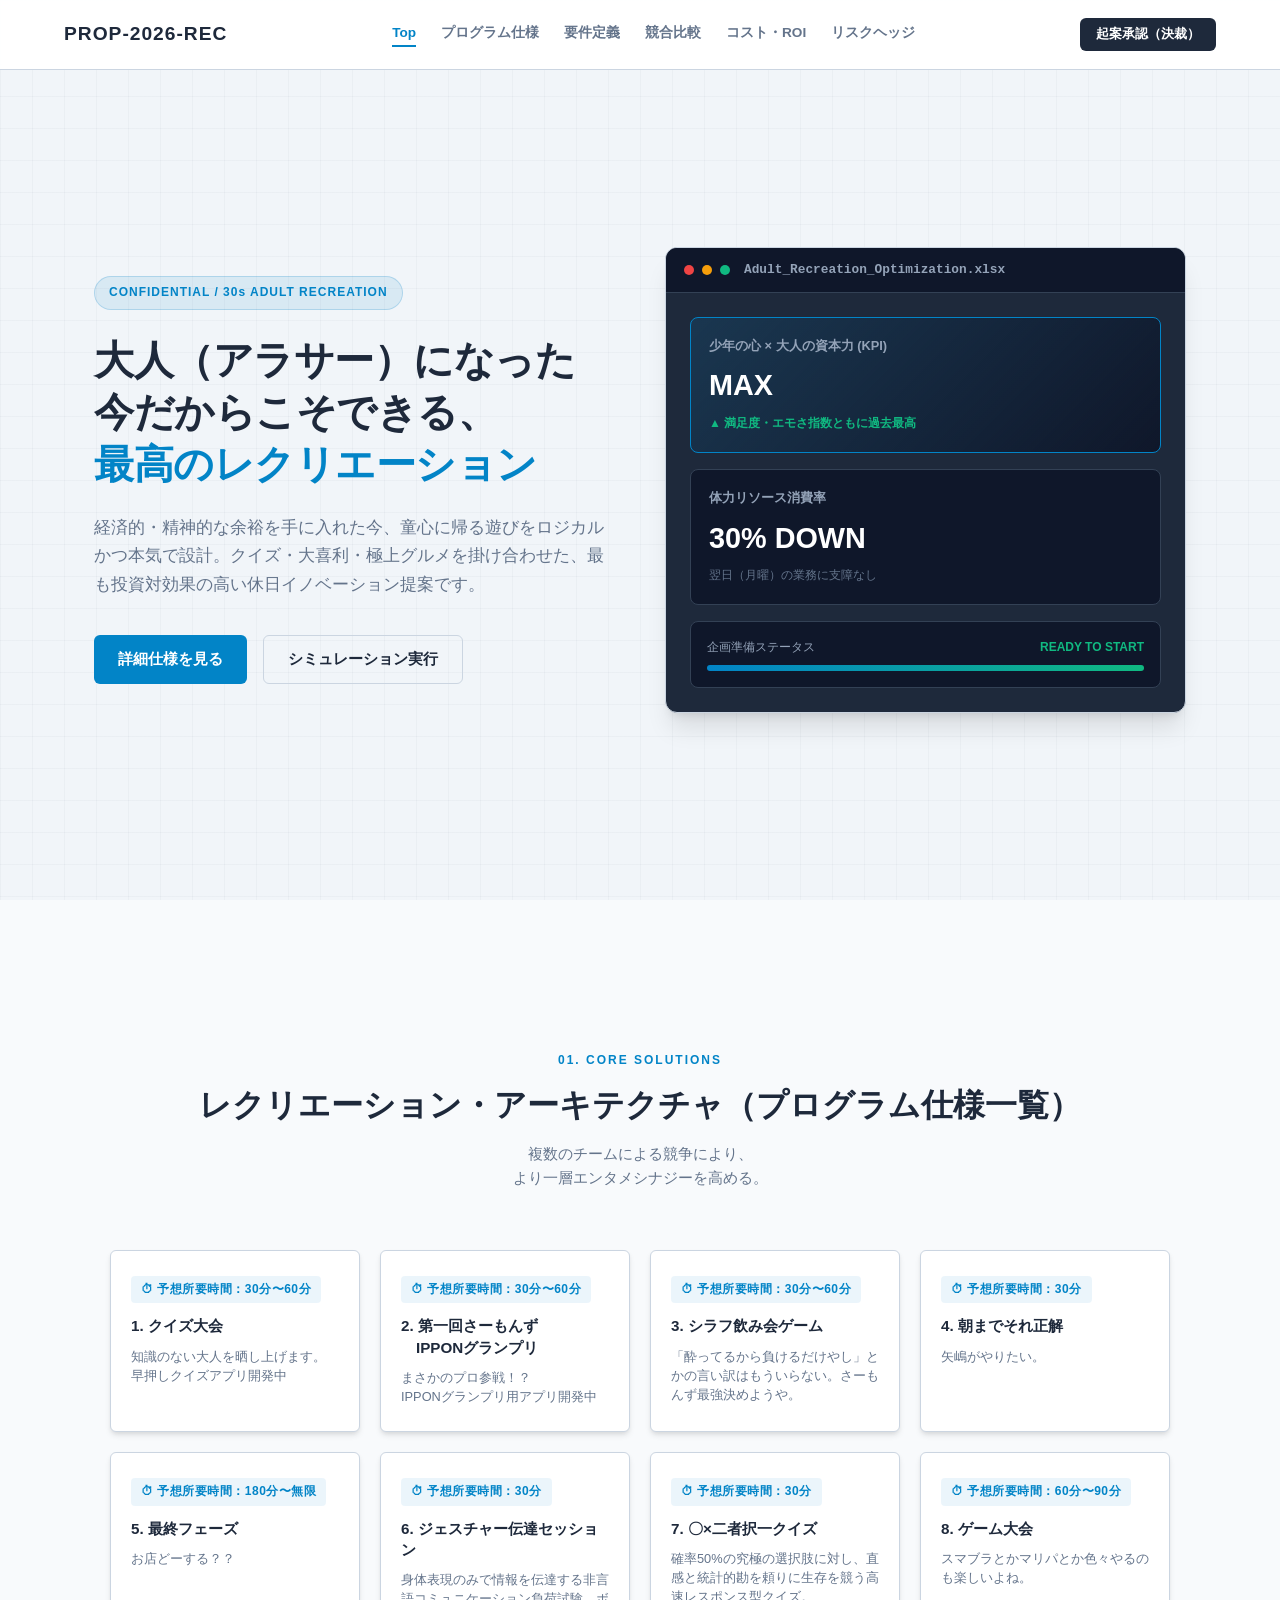
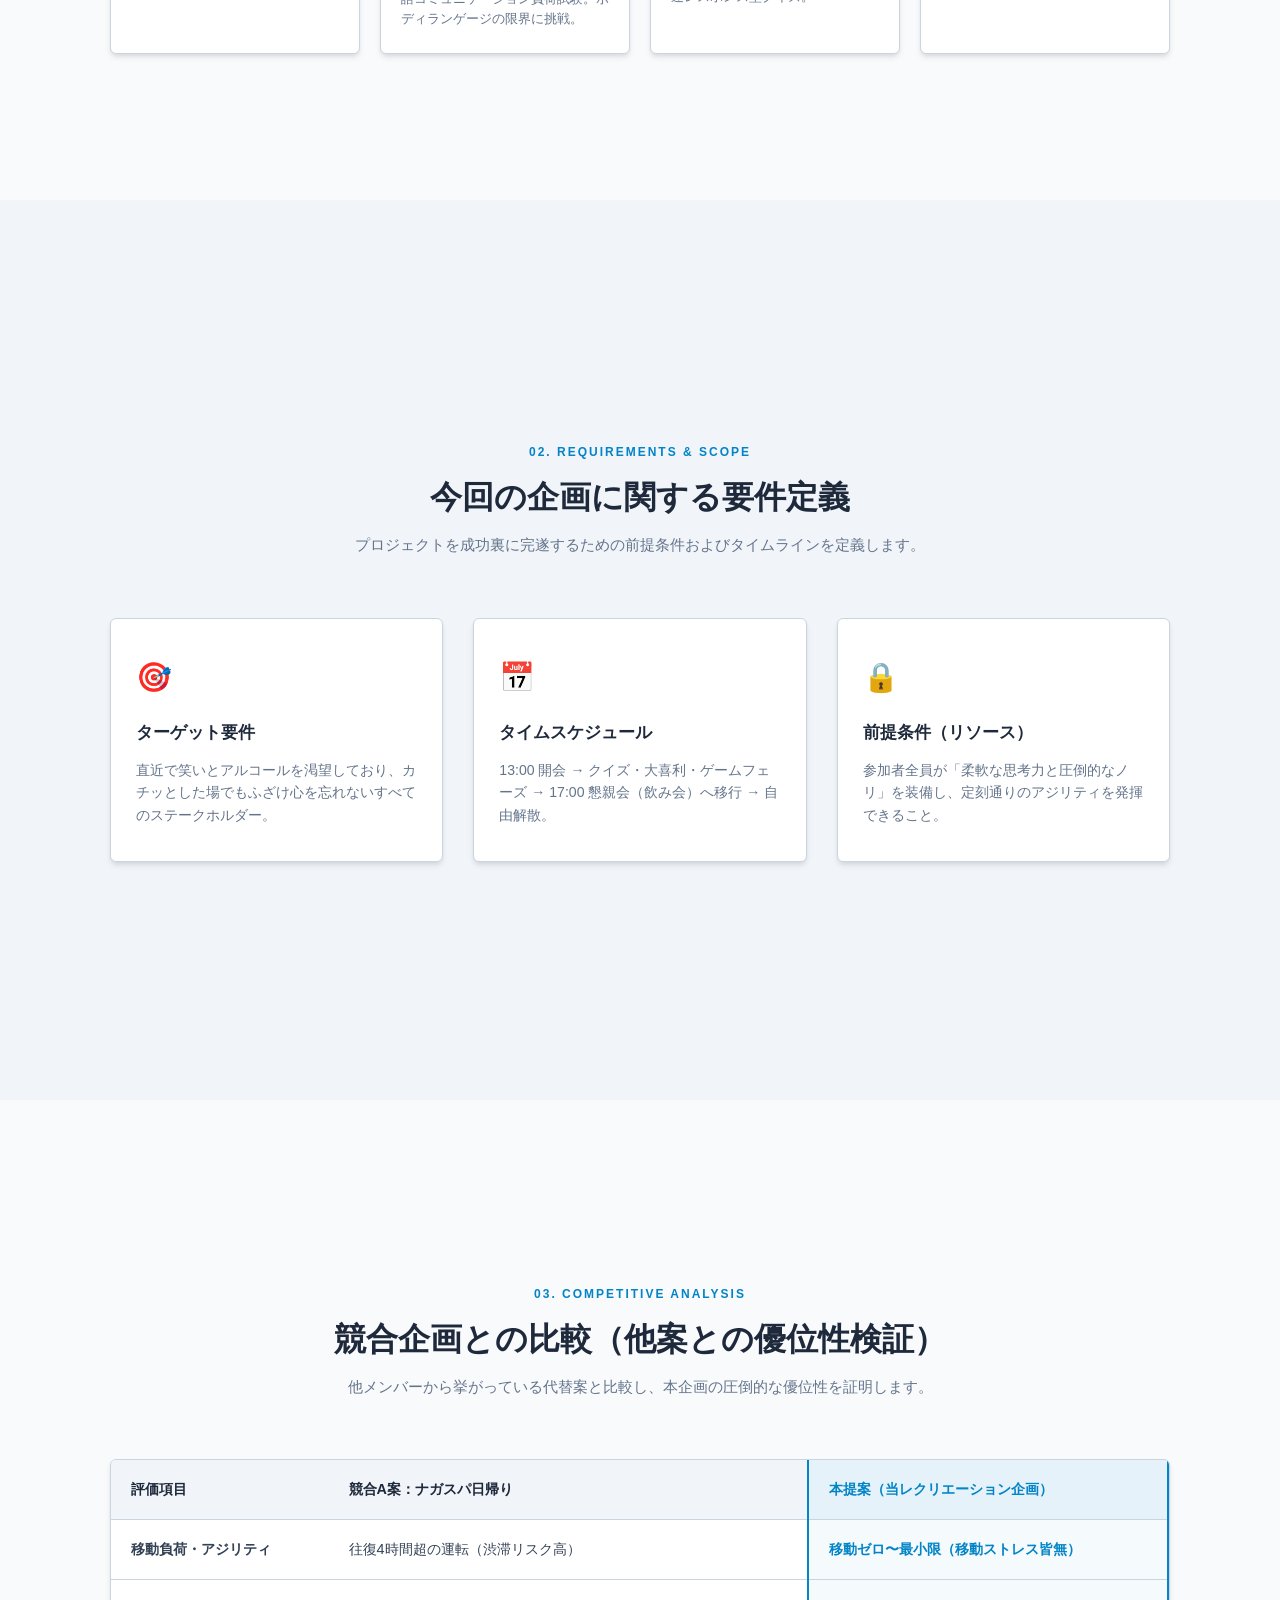
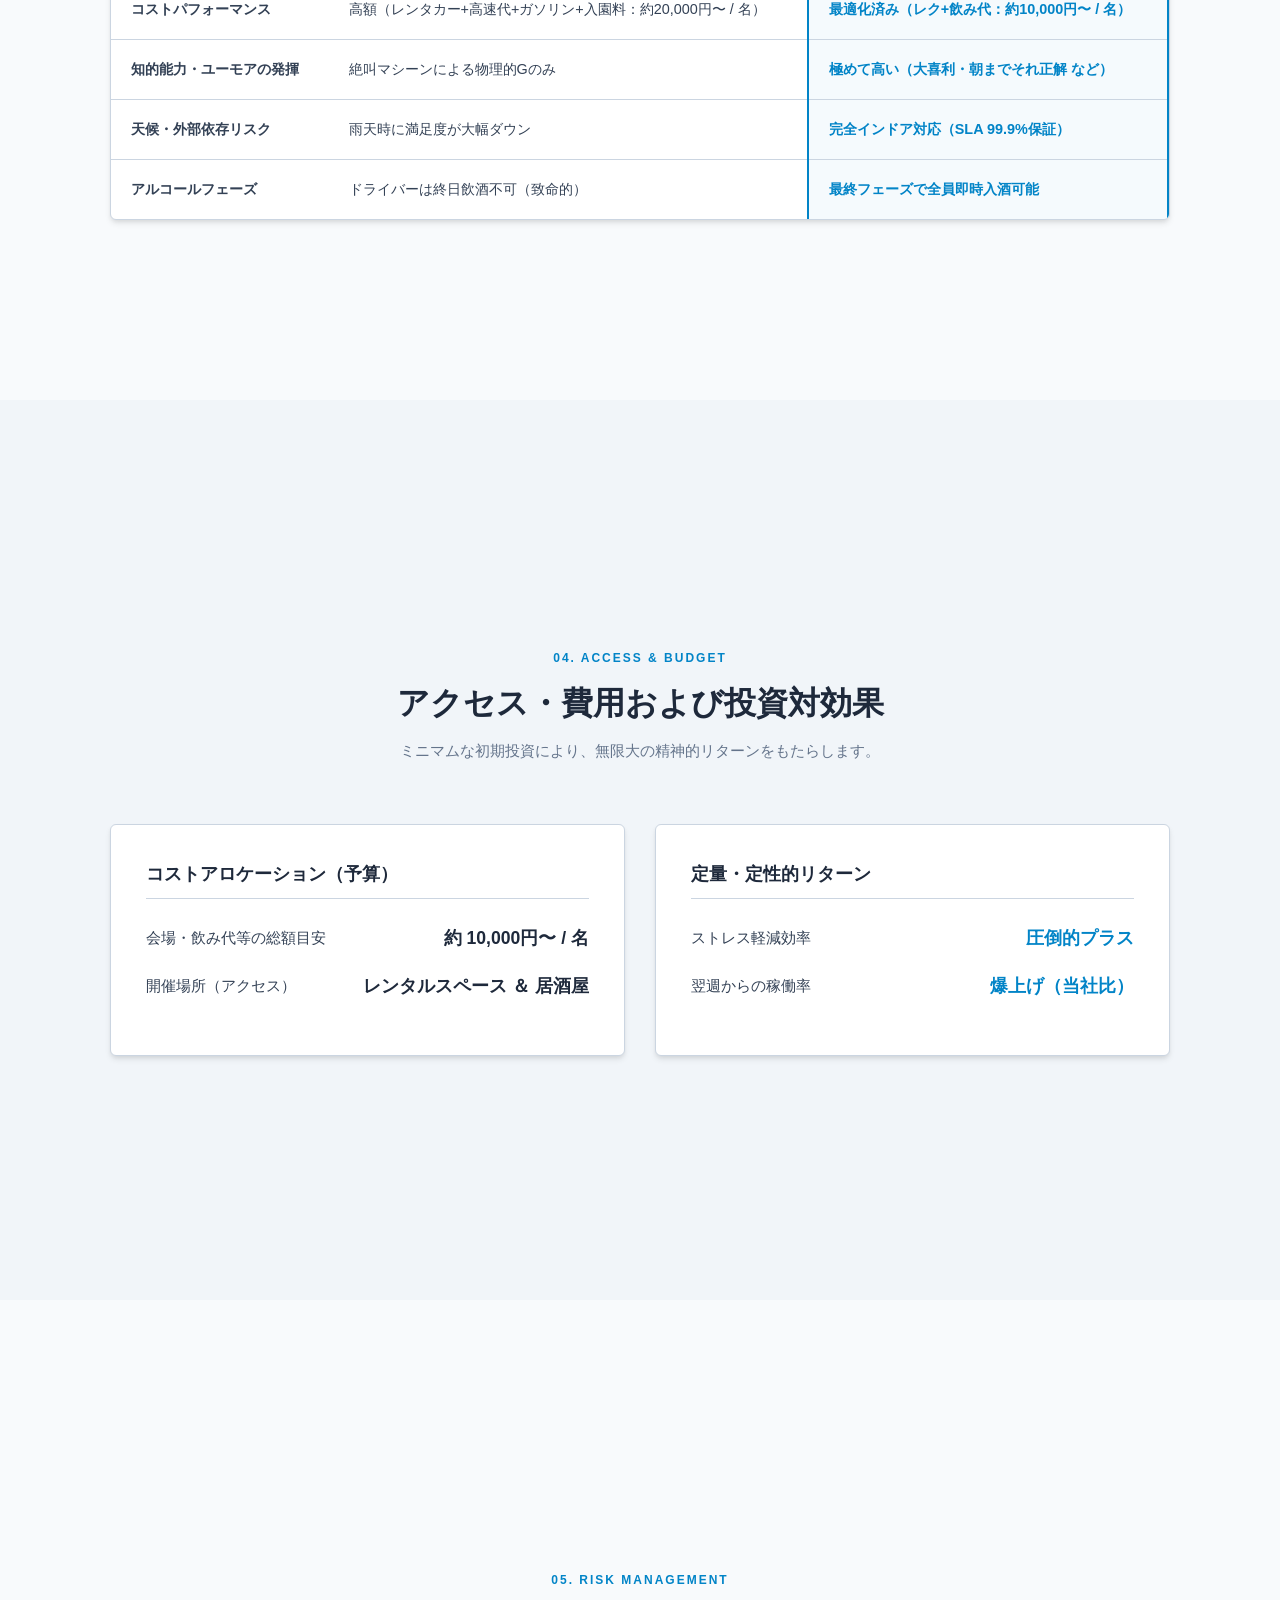
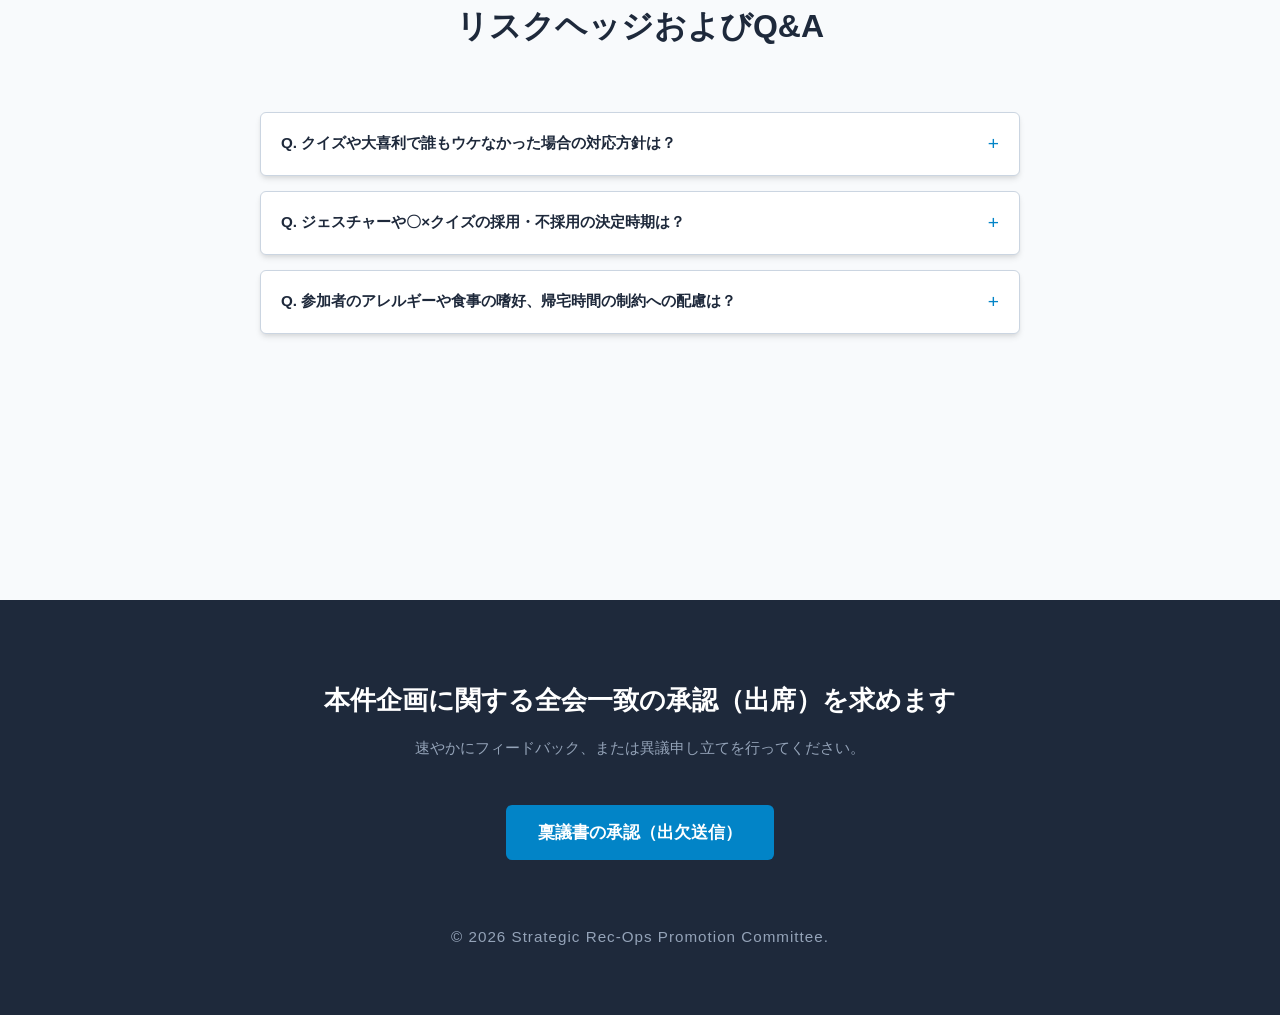
==== kikaku.html @ 024e73b1 "first" ====
<!doctype html>
<html lang="ja">
  <head>
    <meta charset="UTF-8" />
    <meta name="viewport" content="width=device-width, initial-scale=1.0" />
    <title>Strategic Project Proposal: Weekend Rec-Ops</title>
    <link rel="stylesheet" href="kikaku.css" />
  </head>
  <body>
    <!-- 固定ヘッダー -->
    <header class="site-header">
      <div class="header-container">
        <h1 class="logo">PROP-2026-REC</h1>
        <nav class="nav-links">
          <a href="#executive-summary">Top</a>
          <a href="#solution">プログラム仕様</a>
          <a href="#requirements">要件定義</a>
          <a href="#comparison">競合比較</a>
          <a href="#roi">コスト・ROI</a>
          <a href="#risks">リスクヘッジ</a>
        </nav>
        <div class="header-action">
          <button id="headerApprovalBtn" class="btn-primary-small">
            起案承認（決裁）
          </button>
        </div>
      </div>
    </header>

    <main>
      <!-- ① ヒーローセクション -->
      <section id="executive-summary" class="hero-section">
        <div class="hero-container">
          <div class="hero-text">
            <span class="badge">CONFIDENTIAL / 30s ADULT RECREATION</span>
            <h2>
              大人（アラサー）になった<br />今だからこそできる、<br /><span
                class="gradient-text"
                >最高のレクリエーション</span
              >
            </h2>
            <p class="hero-desc">
              経済的・精神的な余裕を手に入れた今、童心に帰る遊びをロジカルかつ本気で設計。クイズ・大喜利・極上グルメを掛け合わせた、最も投資対効果の高い休日イノベーション提案です。
            </p>
            <div class="hero-buttons">
              <a href="#solution" class="btn-primary">詳細仕様を見る</a>
              <button id="heroDemoBtn" class="btn-secondary">
                シミュレーション実行
              </button>
            </div>
          </div>
          <div class="hero-mockup">
            <div class="mockup-window">
              <div class="mockup-header">
                <span class="dot red"></span><span class="dot yellow"></span
                ><span class="dot green"></span>
                <span class="mockup-title"
                  >Adult_Recreation_Optimization.xlsx</span
                >
              </div>
              <div class="mockup-body">
                <div class="mockup-card highlight">
                  <h4>少年の心 × 大人の資本力 (KPI)</h4>
                  <p class="stat-num">MAX</p>
                  <span class="stat-trend positive"
                    >▲ 満足度・エモさ指数ともに過去最高</span
                  >
                </div>
                <div class="mockup-card">
                  <h4>体力リソース消費率</h4>
                  <p class="stat-num">30% DOWN</p>
                  <span class="stat-trend">翌日（月曜）の業務に支障なし</span>
                </div>
                <div class="mockup-status">
                  <div class="status-header">
                    <span>企画準備ステータス</span>
                    <span class="status-tag">READY TO START</span>
                  </div>
                  <div class="progress-bar">
                    <div class="progress-fill"></div>
                  </div>
                </div>
              </div>
            </div>
          </div>
        </div>
      </section>

      <!-- ② 何をするか（プログラム仕様：最大8つ対応グリッド） -->
      <section id="solution" class="section">
        <div class="container">
          <div class="section-title">
            <span class="sub-heading">01. CORE SOLUTIONS</span>
            <h2>レクリエーション・アーキテクチャ（プログラム仕様一覧）</h2>
            <p>
              複数のチームによる競争により、<br />より一層エンタメシナジーを高める。
            </p>
          </div>

          <div class="program-grid">
            <!-- 1. クイズ (確定) -->
            <div class="prog-card status-confirmed">
              <span class="prog-time">⏱ 予想所要時間：30分〜60分</span>
              <h3>1. クイズ大会</h3>
              <p>知識のない大人を晒し上げます。<br>早押しクイズアプリ開発中</p>
            </div>
            <!-- 2. 大喜利 (確定) -->
            <div class="prog-card status-confirmed">
              <span class="prog-time">⏱ 予想所要時間：30分〜60分</span>
              <h3>2. 第一回さーもんず<br>　IPPONグランプリ</h3>
              <p>
                まさかのプロ参戦！？<br>IPPONグランプリ用アプリ開発中
              </p>
            </div>
            <!-- 3. 飲み会ゲーム (確定) -->
            <div class="prog-card status-confirmed">
              <span class="prog-time">⏱ 予想所要時間：30分〜60分</span>
              <h3>3. シラフ飲み会ゲーム</h3>
              <p>
                「酔ってるから負けるだけやし」とかの言い訳はもういらない。さーもんず最強決めようや。
              </p>
            </div>
            <!-- 4. 朝までそれ正解 (確定) -->
            <div class="prog-card status-confirmed">
              <span class="prog-time">⏱ 予想所要時間：30分</span>
              <h3>4. 朝までそれ正解</h3>
              <p>矢嶋がやりたい。</p>
            </div>
            <!-- 5. 飲み会 (最終フェーズ・確定) -->
            <div class="prog-card status-confirmed">
              <span class="prog-time">⏱ 予想所要時間：180分〜無限</span>
              <h3>5. 最終フェーズ</h3>
              <p>お店どーする？？</p>
            </div>
            <!-- 6. ジェスチャーゲーム (検討中) -->
            <div class="prog-card status-pending">
              <span class="prog-time">⏱ 予想所要時間：30分</span>
              <h3>6. ジェスチャー伝達セッション</h3>
              <p>
                身体表現のみで情報を伝達する非言語コミュニケーション負荷試験。ボディランゲージの限界に挑戦。
              </p>
            </div>
            <!-- 7. 〇×クイズ (検討中) -->
            <div class="prog-card status-pending">
              <span class="prog-time">⏱ 予想所要時間：30分</span>
              <h3>7. 〇×二者択一クイズ</h3>
              <p>
                確率50%の究極の選択肢に対し、直感と統計的勘を頼りに生存を競う高速レスポンス型クイズ。
              </p>
            </div>
            <!-- 8. 予備枠 / エクストラ (検討中) -->
            <div class="prog-card status-pending">
              <span class="prog-time">⏱ 予想所要時間：60分〜90分</span>
              <h3>8. ゲーム大会</h3>
              <p>
                スマブラとかマリパとか色々やるのも楽しいよね。
              </p>
            </div>
          </div>
        </div>
      </section>

      <!-- ③ 今回の企画に関する要件 -->
      <section id="requirements" class="section bg-light">
        <div class="container">
          <div class="section-title">
            <span class="sub-heading">02. REQUIREMENTS & SCOPE</span>
            <h2>今回の企画に関する要件定義</h2>
            <p>
              プロジェクトを成功裏に完遂するための前提条件およびタイムラインを定義します。
            </p>
          </div>
          <div class="card-grid">
            <div class="issue-card">
              <div class="issue-icon">🎯</div>
              <h3>ターゲット要件</h3>
              <p>
                直近で笑いとアルコールを渇望しており、カチッとした場でもふざけ心を忘れないすべてのステークホルダー。
              </p>
            </div>
            <div class="issue-card">
              <div class="issue-icon">📅</div>
              <h3>タイムスケジュール</h3>
              <p>
                13:00 開会 → クイズ・大喜利・ゲームフェーズ → 17:00
                懇親会（飲み会）へ移行 → 自由解散。
              </p>
            </div>
            <div class="issue-card">
              <div class="issue-icon">🔒</div>
              <h3>前提条件（リソース）</h3>
              <p>
                参加者全員が「柔軟な思考力と圧倒的なノリ」を装備し、定刻通りのアジリティを発揮できること。
              </p>
            </div>
          </div>
        </div>
      </section>

      <!-- ④ 他社との比較 -->
      <section id="comparison" class="section">
        <div class="container">
          <div class="section-title">
            <span class="sub-heading">03. COMPETITIVE ANALYSIS</span>
            <h2>競合企画との比較（他案との優位性検証）</h2>
            <p>
              他メンバーから挙がっている代替案と比較し、本企画の圧倒的な優位性を証明します。
            </p>
          </div>

          <div class="table-wrapper">
            <table class="comparison-table">
              <thead>
                <tr>
                  <th>評価項目</th>
                  <th>競合A案：ナガスパ日帰り</th>
                  <th class="highlight-col">
                    本提案（当レクリエーション企画）
                  </th>
                </tr>
              </thead>
              <tbody>
                <tr>
                  <td><strong>移動負荷・アジリティ</strong></td>
                  <td>往復4時間超の運転（渋滞リスク高）</td>
                  <td class="highlight-col text-accent">
                    <strong>移動ゼロ〜最小限（移動ストレス皆無）</strong>
                  </td>
                </tr>
                <tr>
                  <td><strong>コストパフォーマンス</strong></td>
                  <td>高額（レンタカー+高速代+ガソリン+入園料：約20,000円〜 / 名）</td>
                  <td class="highlight-col text-accent">
                    <strong>最適化済み（レク+飲み代：約10,000円〜 / 名）</strong>
                  </td>
                </tr>
                <tr>
                  <td><strong>知的能力・ユーモアの発揮</strong></td>
                  <td>絶叫マシーンによる物理的Gのみ</td>
                  <td class="highlight-col text-accent">
                    <strong>極めて高い（大喜利・朝までそれ正解 など）</strong>
                  </td>
                </tr>
                <tr>
                  <td><strong>天候・外部依存リスク</strong></td>
                  <td>雨天時に満足度が大幅ダウン</td>
                  <td class="highlight-col text-accent">
                    <strong>完全インドア対応（SLA 99.9%保証）</strong>
                  </td>
                </tr>
                <tr>
                  <td><strong>アルコールフェーズ</strong></td>
                  <td>ドライバーは終日飲酒不可（致命的）</td>
                  <td class="highlight-col text-accent">
                    <strong>最終フェーズで全員即時入酒可能</strong>
                  </td>
                </tr>
              </tbody>
            </table>
          </div>
        </div>
      </section>

      <!-- ⑤ アクセス・費用 (ROI) -->
      <section id="roi" class="section bg-light">
        <div class="container">
          <div class="section-title">
            <span class="sub-heading">04. ACCESS & BUDGET</span>
            <h2>アクセス・費用および投資対効果</h2>
            <p>
              ミニマムな初期投資により、無限大の精神的リターンをもたらします。
            </p>
          </div>
          <div class="roi-grid">
            <div class="roi-card cost-card">
              <h3>コストアロケーション（予算）</h3>
              <div class="cost-row">
                <span>会場・飲み代等の総額目安</span>
                <strong>約 10,000円〜 / 名</strong>
              </div>
              <div class="cost-row">
                <span>開催場所（アクセス）</span>
                <strong>レンタルスペース ＆ 居酒屋</strong>
              </div>
            </div>
            <div class="roi-card return-card">
              <h3>定量・定性的リターン</h3>
              <div class="cost-row">
                <span>ストレス軽減効率</span>
                <strong class="text-accent">圧倒的プラス</strong>
              </div>
              <div class="cost-row">
                <span>翌週からの稼働率</span>
                <strong class="text-accent">爆上げ（当社比）</strong>
              </div>
            </div>
          </div>
        </div>
      </section>

      <!-- リスクマネジメント（Q&A / FAQ） -->
      <section id="risks" class="section">
        <div class="container-narrow">
          <div class="section-title">
            <span class="sub-heading">05. RISK MANAGEMENT</span>
            <h2>リスクヘッジおよびQ&A</h2>
          </div>
          <div class="faq-list">
            <div class="faq-item">
              <button class="faq-question">
                Q. クイズや大喜利で誰もウケなかった場合の対応方針は？
              </button>
              <div class="faq-answer">
                <p>
                  <strong>【Plan B発動】</strong>
                  スベった空気を即座に「味わい深い仕様」としてシステム的に処理し、強引にアルコール（懇親会フェーズ）へエスカレーションして記憶から抹消します。
                </p>
              </div>
            </div>
            <div class="faq-item">
              <button class="faq-question">
                Q. ジェスチャーや〇×クイズの採用・不採用の決定時期は？
              </button>
              <div class="faq-answer">
                <p>
                  当日までの参加人数や全体のタイムアロケーションのシュミレーション結果を踏まえ、アジリティ重視で直前に動的に決定されます。
                </p>
              </div>
            </div>
            <div class="faq-item">
              <button class="faq-question">
                Q. 参加者のアレルギーや食事の嗜好、帰宅時間の制約への配慮は？
              </button>
              <div class="faq-answer">
                <p>
                  出欠フォームの特記事項欄にて事前に例外データを収集し、アロケーション時に完全に除外・最適化を行います。
                </p>
              </div>
            </div>
          </div>
        </div>
      </section>
    </main>

    <!-- フッター -->
    <footer class="site-footer">
      <div class="container text-center">
        <h2>本件企画に関する全会一致の承認（出席）を求めます</h2>
        <p>速やかにフィードバック、または異議申し立てを行ってください。</p>
        <button id="footerApprovalBtn" class="btn-primary btn-large">
          稟議書の承認（出欠送信）
        </button>
        <p class="copyright">
          &copy; 2026 Strategic Rec-Ops Promotion Committee.
        </p>
      </div>
    </footer>

    <!-- モーダル（意思決定フォーム） -->
    <div id="approvalModal" class="modal">
      <div class="modal-content">
        <span class="close-btn">&times;</span>
        <h3>意思決定フロー（出欠入力）</h3>
        <p>本案件に対するあなたの立場を明確に表明してください。</p>
        <form id="feedbackForm">
          <div class="form-group">
            <label>ステークホルダー名（氏名）:</label>
            <input
              type="text"
              id="userName"
              placeholder="例: 友人 太郎"
              required
            />
          </div>
          <div class="form-group">
            <label>ガバナンス判定（出欠）:</label>
            <select id="approvalStatus">
              <option value="approved">承認（完全参戦） 🚀</option>
              <option value="conditional">条件付き承認（要調整） ⏳</option>
              <option value="rejected">否決（今回は不参加） 🛑</option>
            </select>
          </div>
          <div class="form-group">
            <label>特記事項・要望事項（アレルギー等）:</label>
            <textarea
              id="feedbackText"
              rows="3"
              placeholder="ご意見、または特殊要件があればご記入ください"
            ></textarea>
          </div>
          <button
            type="submit"
            class="btn-primary w-100"
            style="margin-top: 15px"
          >
            稟議を回す（送信）
          </button>
        </form>
      </div>
    </div>

    <script src="kikaku.js"></script>
  </body>
</html>
---- kikaku.css ----
:root {
    --primary: #1e293b;
    --accent: #0284c7; /* 知的でビジネスライクなブルー */
    --accent-hover: #0369a1;
    --bg-main: #f8fafc;
    --bg-light: #f1f5f9;
    --text-main: #334155;
    --text-muted: #64748b;
    --border-color: #cbd5e1;
    --white: #ffffff;
    --radius: 6px;
    --shadow: 0 4px 6px -1px rgba(0, 0, 0, 0.1), 0 2px 4px -1px rgba(0, 0, 0, 0.06);
}

* {
    box-sizing: border-box;
    margin: 0;
    padding: 0;
}

html {
    scroll-behavior: smooth;
}

body {
    font-family: -apple-system, BlinkMacSystemFont, "Segoe UI", Roboto, "Helvetica Neue", Arial, sans-serif;
    color: var(--text-main);
    background-color: var(--bg-main);
    line-height: 1.6;
}

.container {
    max-width: 1100px;
    margin: 0 auto;
    padding: 0 20px;
}

.container-narrow {
    max-width: 800px;
    margin: 0 auto;
    padding: 0 20px;
}

.text-center {
    text-align: center;
}

.w-100 {
    width: 100%;
}

/* ヘッダー */
.site-header {
    position: fixed;
    top: 0;
    left: 0;
    width: 100%;
    background: rgba(255, 255, 255, 0.95);
    backdrop-filter: blur(5px);
    border-bottom: 1px solid var(--border-color);
    z-index: 1000;
}

.header-container {
    max-width: 1200px;
    margin: 0 auto;
    padding: 18px 24px;
    display: flex;
    align-items: center;
    justify-content: space-between;
}

.logo {
    font-size: 1.2rem;
    font-weight: 700;
    color: var(--primary);
    letter-spacing: 1px;
}

.nav-links {
    display: flex;
    gap: 25px;
}

.nav-links a {
    text-decoration: none;
    color: var(--text-muted);
    font-size: 0.85rem;
    font-weight: 600;
    transition: color 0.2s;
}

.nav-links a:hover {
    color: var(--accent);
}

/* ボタン */
.btn-primary {
    background-color: var(--accent);
    color: var(--white);
    border: none;
    padding: 12px 24px;
    font-size: 0.95rem;
    font-weight: 600;
    border-radius: var(--radius);
    cursor: pointer;
    text-decoration: none;
    display: inline-block;
    transition: background-color 0.2s;
}

.btn-primary:hover {
    background-color: var(--accent-hover);
}

.btn-primary-small {
    background-color: var(--primary);
    color: var(--white);
    border: none;
    padding: 8px 16px;
    font-size: 0.8rem;
    font-weight: 600;
    border-radius: var(--radius);
    cursor: pointer;
    transition: background-color 0.2s;
}

.btn-primary-small:hover {
    background-color: #0f172a;
}

.btn-secondary {
    background-color: transparent;
    color: var(--primary);
    border: 1px solid var(--border-color);
    padding: 12px 24px;
    font-size: 0.95rem;
    font-weight: 600;
    border-radius: var(--radius);
    cursor: pointer;
    transition: all 0.2s;
}

.btn-secondary:hover {
    background-color: var(--white);
    border-color: var(--primary);
}

.btn-large {
    padding: 16px 32px;
    font-size: 1.05rem;
    margin-top: 20px;
    margin-bottom: 15px;
}

/* セクション共通（100vh化） */
.section {
    min-height: 100vh;
    padding: 80px 0;
    display: flex;
    align-items: center;
}

.section > .container,
.section > .container-narrow {
    width: 100%;
}

.bg-light {
    background-color: var(--bg-light);
}

.section-title {
    text-align: center;
    margin-bottom: 60px;
}

.sub-heading {
    display: inline-block;
    font-size: 0.75rem;
    font-weight: 700;
    letter-spacing: 2px;
    color: var(--accent);
    margin-bottom: 10px;
    text-transform: uppercase;
}

.section-title h2 {
    font-size: 2rem;
    font-weight: 700;
    color: var(--primary);
    margin-bottom: 10px;
}

.section-title p {
    color: var(--text-muted);
    font-size: 0.95rem;
}

/* ヒーローセクション（ライトトーンに統合） */
.hero-section {
    min-height: 100vh;
    padding: 120px 0 60px;
    background-color: var(--bg-light);
    background-image: 
        linear-gradient(rgba(100, 116, 139, 0.05) 1px, transparent 1px),
        linear-gradient(90deg, rgba(100, 116, 139, 0.05) 1px, transparent 1px);
    background-size: 32px 32px;
    display: flex;
    align-items: center;
    color: var(--text-main);
}

.hero-container {
    max-width: 1140px;
    margin: 0 auto;
    padding: 0 24px;
    display: grid;
    grid-template-columns: 1fr 1fr;
    gap: 50px;
    align-items: center;
    width: 100%;
}

.badge {
    background-color: rgba(2, 132, 199, 0.1);
    color: var(--accent);
    border: 1px solid rgba(2, 132, 199, 0.2);
    padding: 6px 14px;
    font-size: 0.75rem;
    font-weight: 700;
    border-radius: 20px;
    display: inline-block;
    margin-bottom: 24px;
    letter-spacing: 1px;
}

.hero-text h2 {
    font-size: 2.5rem;
    line-height: 1.3;
    color: var(--primary);
    margin-bottom: 24px;
    font-weight: 800;
    letter-spacing: -0.5px;
}

.gradient-text {
    color: var(--accent);
    background: none;
    -webkit-text-fill-color: initial;
    display: inline-block;
}

.hero-desc {
    color: var(--text-muted);
    font-size: 1.05rem;
    line-height: 1.7;
    margin-bottom: 36px;
    max-width: 520px;
}

.hero-buttons {
    display: flex;
    gap: 16px;
}

/* モックアップ風（ダッシュボードUI） */
.mockup-window {
    background: #1e293b;
    border-radius: 12px;
    box-shadow: 0 20px 25px -5px rgba(0, 0, 0, 0.1), 0 8px 10px -6px rgba(0, 0, 0, 0.1);
    border: 1px solid var(--border-color);
    overflow: hidden;
}

.mockup-header {
    background: #0f172a;
    padding: 12px 18px;
    display: flex;
    align-items: center;
    gap: 8px;
    border-bottom: 1px solid #334155;
}

.dot {
    width: 10px;
    height: 10px;
    border-radius: 50%;
    display: inline-block;
}
.dot.red { background: #ef4444; }
.dot.yellow { background: #f59e0b; }
.dot.green { background: #10b981; }

.mockup-title {
    color: #94a3b8;
    font-size: 0.8rem;
    margin-left: 6px;
    font-weight: 600;
    font-family: monospace;
}

.mockup-body {
    padding: 24px;
    display: flex;
    flex-direction: column;
    gap: 16px;
}

.mockup-card {
    background: #0f172a;
    padding: 18px;
    border-radius: 8px;
    border: 1px solid #334155;
}

.mockup-card.highlight {
    border-color: #0284c7;
    background: linear-gradient(135deg, rgba(2, 132, 199, 0.15) 0%, #0f172a 100%);
}

.mockup-card h4 {
    color: #94a3b8;
    font-size: 0.8rem;
    margin-bottom: 6px;
}

.stat-num {
    font-size: 1.8rem;
    font-weight: 700;
    color: #ffffff;
}

.stat-trend {
    font-size: 0.75rem;
    color: var(--text-muted);
}

.stat-trend.positive {
    color: #10b981;
    font-weight: 600;
}

.mockup-status {
    background: #0f172a;
    padding: 16px;
    border-radius: 8px;
    border: 1px solid #334155;
}

.status-header {
    display: flex;
    justify-content: space-between;
    font-size: 0.75rem;
    color: #94a3b8;
    margin-bottom: 8px;
}

.status-tag {
    color: #10b981;
    font-weight: 700;
}

.progress-bar {
    height: 6px;
    background: #334155;
    border-radius: 3px;
    overflow: hidden;
}

.progress-fill {
    width: 100%;
    height: 100%;
    background: linear-gradient(90deg, #0284c7, #10b981);
}

/* プログラム8グリッド用スタイル */
.program-grid {
    display: grid;
    grid-template-columns: repeat(4, 1fr);
    gap: 20px;
}

.prog-card {
    background: var(--white);
    padding: 25px 20px;
    border-radius: var(--radius);
    box-shadow: var(--shadow);
    border: 1px solid var(--border-color);
    display: flex;
    flex-direction: column;
    position: relative;
    transition: transform 0.2s;
}

.prog-card:hover {
    transform: translateY(-3px);
}

.prog-card h3 {
    font-size: 0.95rem;
    color: var(--primary);
    margin-bottom: 10px;
    line-height: 1.4;
}

.prog-card p {
    font-size: 0.8rem;
    color: var(--text-muted);
    line-height: 1.5;
}

/* カードグリッド（要件定義用） */
.card-grid {
    display: grid;
    grid-template-columns: repeat(3, 1fr);
    gap: 30px;
}

.issue-card {
    background: var(--white);
    padding: 35px 25px;
    border-radius: var(--radius);
    box-shadow: var(--shadow);
    border: 1px solid var(--border-color);
}

.issue-icon {
    font-size: 1.8rem;
    margin-bottom: 20px;
}

.issue-card h3 {
    font-size: 1.05rem;
    color: var(--primary);
    margin-bottom: 12px;
}

.issue-card p {
    font-size: 0.88rem;
    color: var(--text-muted);
}

/* 競合比較テーブル */
.table-wrapper {
    width: 100%;
    overflow-x: auto;
    background: var(--white);
    border-radius: var(--radius);
    box-shadow: var(--shadow);
    border: 1px solid var(--border-color);
}

.comparison-table {
    width: 100%;
    border-collapse: collapse;
    text-align: left;
    font-size: 0.9rem;
}

.comparison-table th,
.comparison-table td {
    padding: 18px 20px;
    border-bottom: 1px solid var(--border-color);
    color: var(--text-main);
}

.comparison-table th {
    background-color: var(--bg-light);
    color: var(--primary);
    font-weight: 700;
}

.comparison-table tr:last-child td {
    border-bottom: none;
}

.comparison-table .highlight-col {
    background-color: rgba(2, 132, 199, 0.04);
    border-left: 2px solid var(--accent);
    border-right: 2px solid var(--accent);
}

.comparison-table thead .highlight-col {
    background-color: rgba(2, 132, 199, 0.1);
    color: var(--accent);
}

/* ROI/Info grid */
.roi-grid {
    display: grid;
    grid-template-columns: 1fr 1fr;
    gap: 30px;
}

.roi-card {
    background: var(--white);
    padding: 35px;
    border-radius: var(--radius);
    box-shadow: var(--shadow);
    border: 1px solid var(--border-color);
}

.roi-card h3 {
    font-size: 1.1rem;
    color: var(--primary);
    margin-bottom: 25px;
    padding-bottom: 10px;
    border-bottom: 1px solid var(--border-color);
}

.cost-row {
    display: flex;
    justify-content: space-between;
    align-items: center;
    margin-bottom: 20px;
    font-size: 0.95rem;
}

.cost-row strong {
    font-size: 1.1rem;
    color: var(--primary);
}

.text-accent {
    color: var(--accent) !important;
}

/* Q&A / アコーディオン */
.faq-list {
    display: flex;
    flex-direction: column;
    gap: 15px;
}

.faq-item {
    background: var(--white);
    border: 1px solid var(--border-color);
    border-radius: var(--radius);
    overflow: hidden;
    box-shadow: var(--shadow);
}

.faq-question {
    width: 100%;
    background: none;
    border: none;
    padding: 20px;
    text-align: left;
    font-size: 0.95rem;
    font-weight: 600;
    color: var(--primary);
    cursor: pointer;
    display: flex;
    justify-content: space-between;
    align-items: center;
    transition: background-color 0.2s;
}

.faq-question:hover {
    background-color: var(--bg-light);
}

.faq-question::after {
    content: "+";
    font-size: 1.2rem;
    font-weight: 400;
    color: var(--accent);
    transition: transform 0.2s ease;
}

.faq-question.is-open::after {
    transform: rotate(45deg);
}

.faq-answer {
    display: none;
    padding: 0 20px 20px 20px;
    font-size: 0.9rem;
    color: var(--text-muted);
    border-top: 1px solid var(--bg-light);
    line-height: 1.6;
}

.faq-answer p {
    margin-top: 15px;
}

/* フッター */
.site-footer {
    background-color: var(--primary);
    color: var(--white);
    padding: 80px 0 40px;
}

.site-footer h2 {
    font-size: 1.6rem;
    margin-bottom: 15px;
}

.site-footer p {
    color: #94a3b8;
    margin-bottom: 25px;
    font-size: 0.95rem;
}

.copyright {
    margin-top: 50px;
    font-size: 0.75rem;
    color: #64748b;
    letter-spacing: 1px;
}

/* モーダル */
.modal {
    display: none;
    position: fixed;
    top: 0;
    left: 0;
    width: 100%;
    height: 100%;
    background: rgba(0, 0, 0, 0.6);
    z-index: 2000;
    justify-content: center;
    align-items: center;
}

.modal.active {
    display: flex;
}

.modal-content {
    background: var(--white);
    padding: 40px;
    border-radius: var(--radius);
    width: 100%;
    max-width: 500px;
    position: relative;
    box-shadow: 0 20px 25px -5px rgba(0, 0, 0, 0.1);
}

.close-btn {
    position: absolute;
    top: 20px;
    right: 20px;
    font-size: 1.5rem;
    cursor: pointer;
    color: var(--text-muted);
}

.modal-content h3 {
    font-size: 1.2rem;
    color: var(--primary);
    margin-bottom: 10px;
}

.modal-content > p {
    color: var(--text-muted);
    font-size: 0.88rem;
    margin-bottom: 20px;
}

.form-group {
    margin-bottom: 15px;
}

.form-group label {
    display: block;
    font-weight: 600;
    font-size: 0.85rem;
    margin-bottom: 5px;
    color: var(--primary);
}

.form-group select,
.form-group textarea,
.form-group input {
    width: 100%;
    padding: 10px;
    border: 1px solid var(--border-color);
    border-radius: 4px;
    font-size: 0.9rem;
}

/* レスポンシブ対応 */
@media (max-width: 1024px) {
    .program-grid {
        grid-template-columns: repeat(2, 1fr);
    }
    .card-grid {
        grid-template-columns: 1fr;
    }
    .hero-container {
        grid-template-columns: 1fr;
    }
    .section {
        min-height: auto;
        padding: 80px 0;
    }
}

@media (max-width: 600px) {
    .program-grid {
        grid-template-columns: 1fr;
    }
    .roi-grid {
        grid-template-columns: 1fr;
    }
}

/* 現在地のタブ強調表示 */
.nav-links a.active {
    color: var(--accent);
    font-weight: 700;
    border-bottom: 2px solid var(--accent);
    padding-bottom: 2px;
}

/* プログラムカード内の時間表示スタイル */
.prog-time {
    align-self: flex-start;
    font-size: 0.75rem;
    font-weight: 700;
    color: var(--accent);
    background-color: rgba(2, 132, 199, 0.08);
    padding: 4px 10px;
    border-radius: 4px;
    margin-bottom: 12px;
    letter-spacing: 0.5px;
}
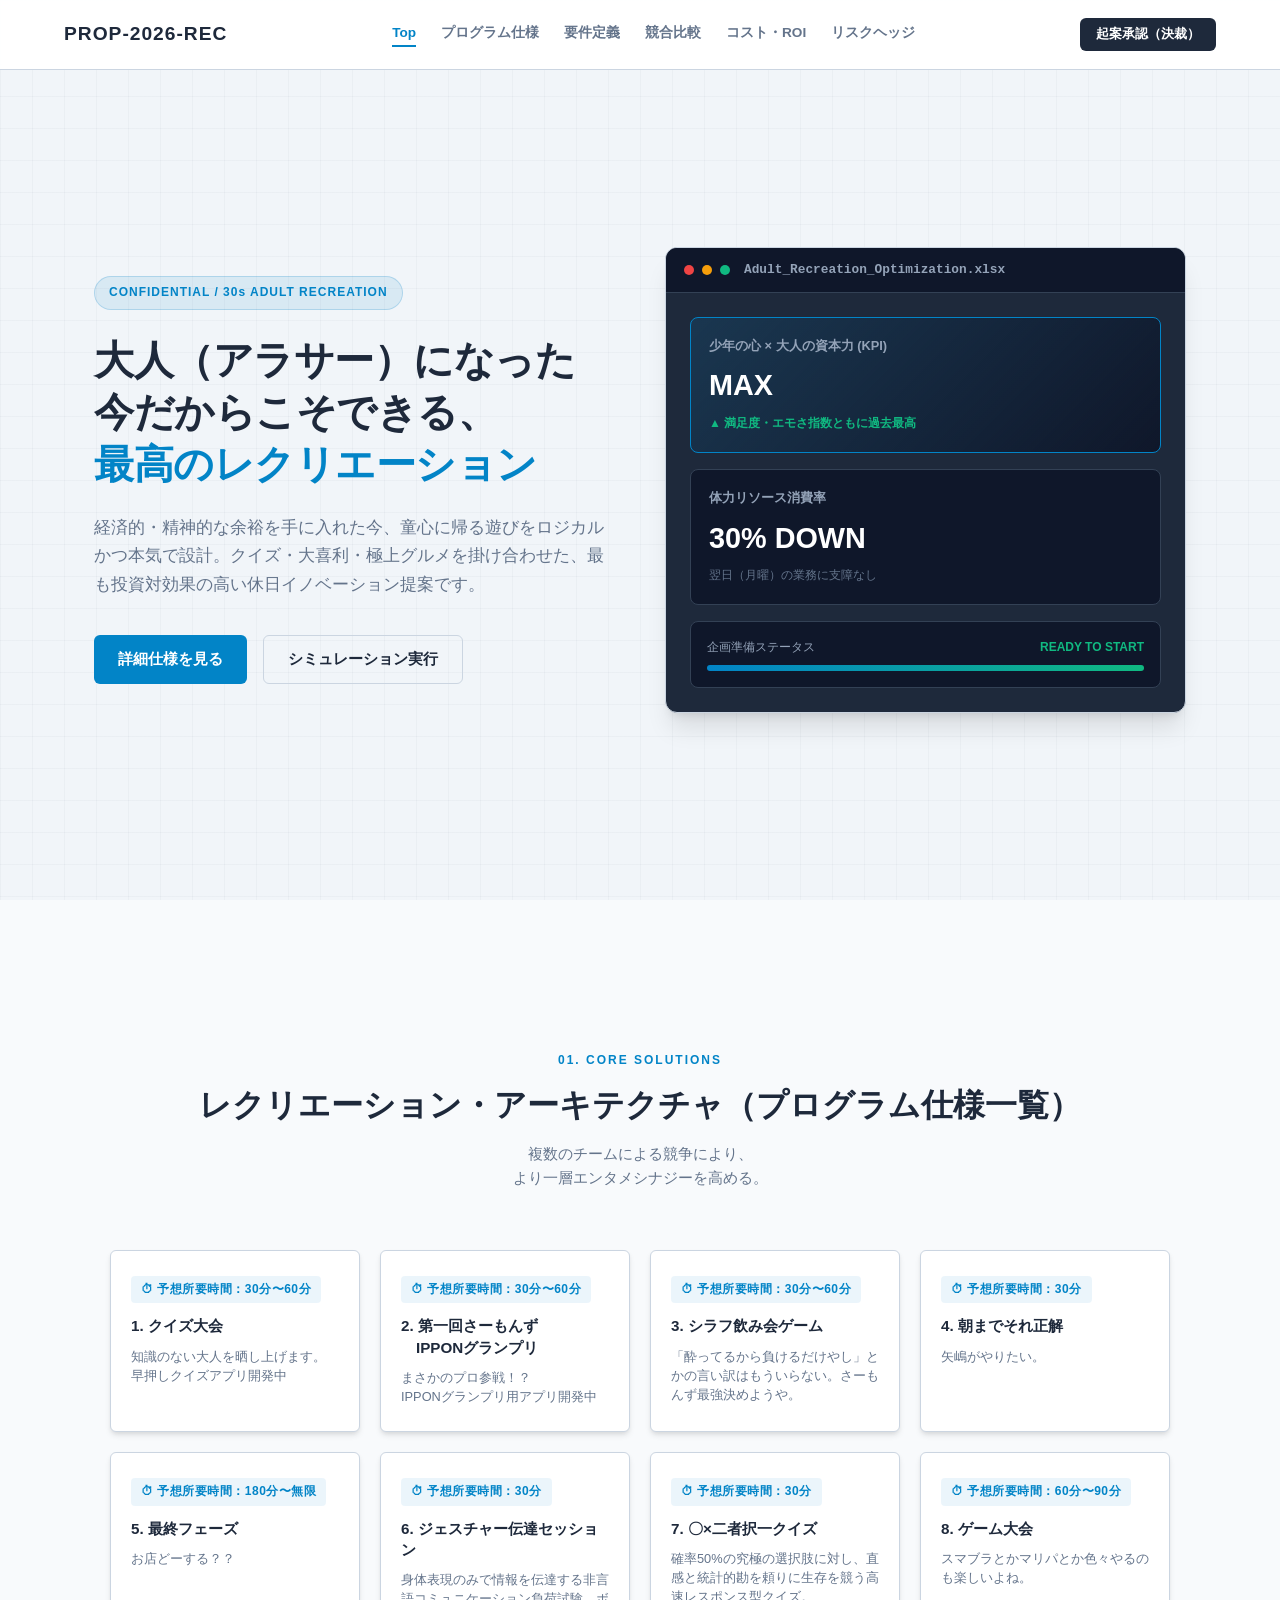
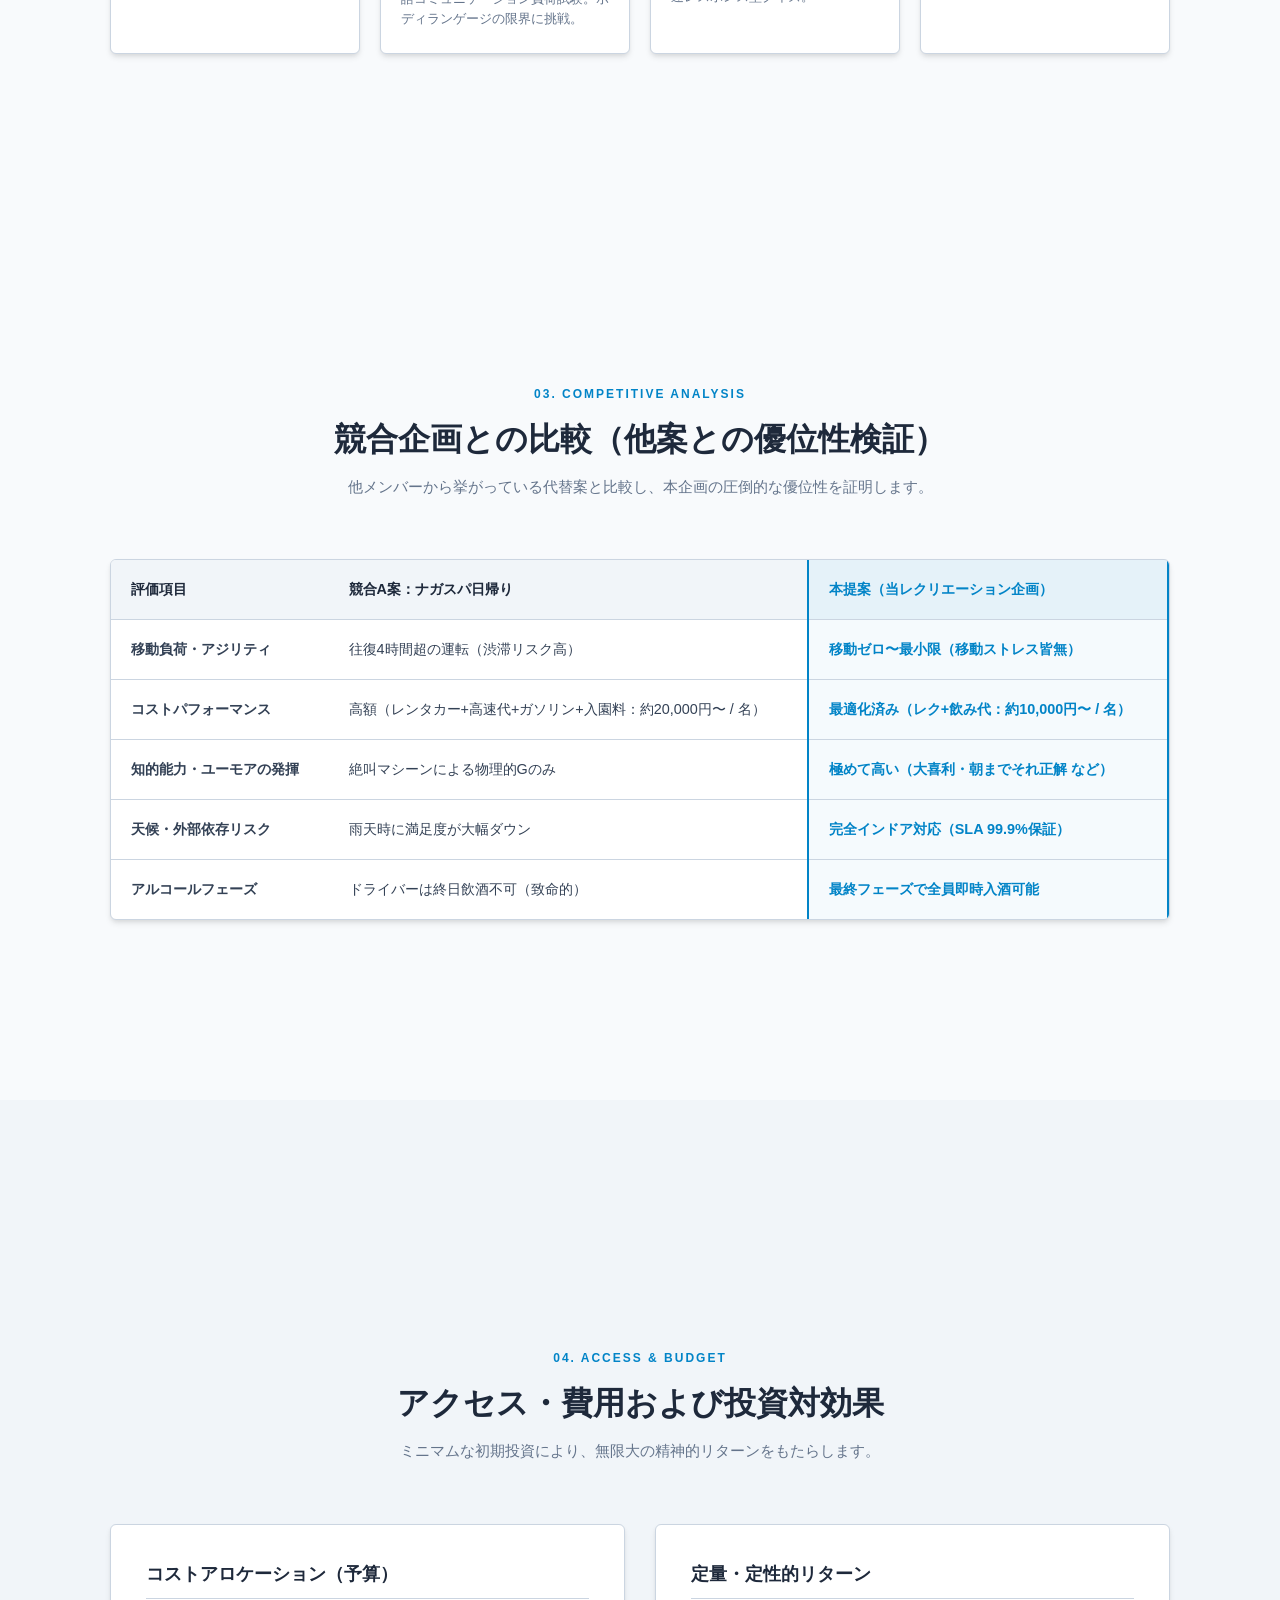
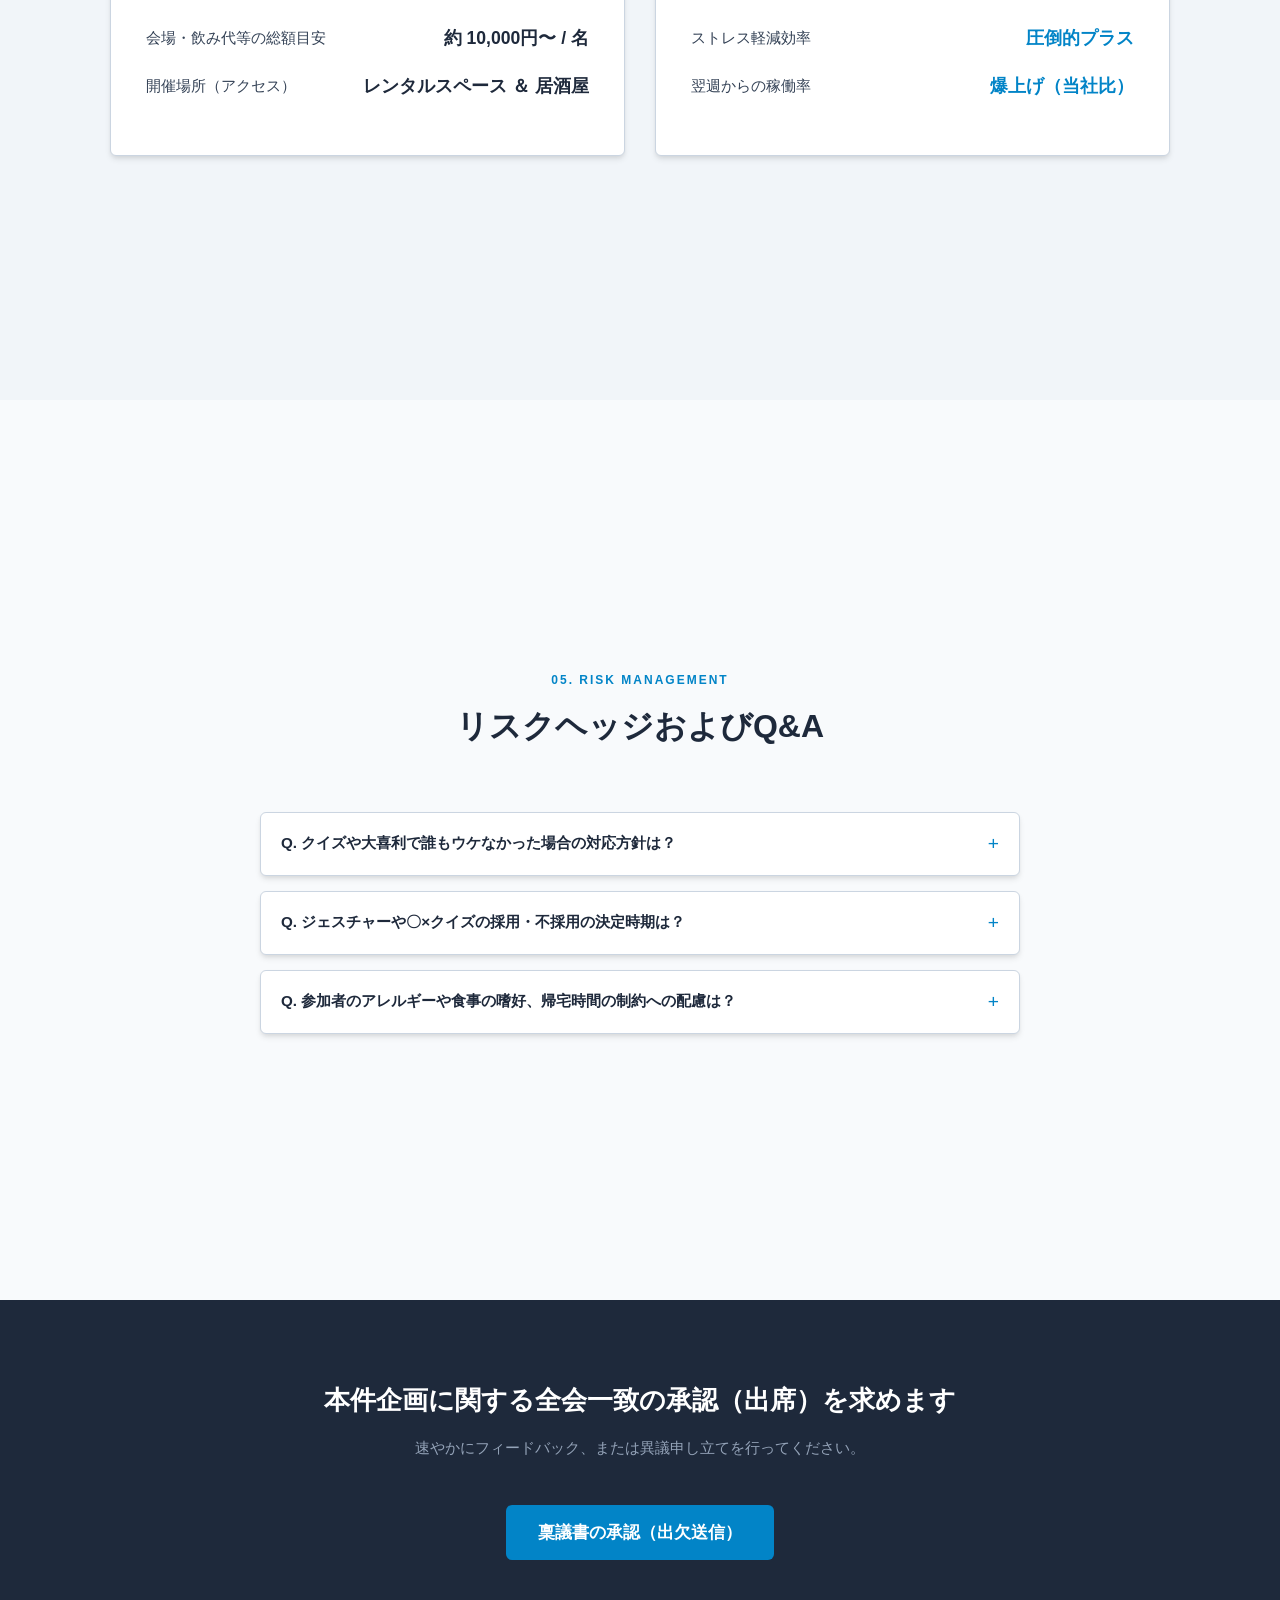
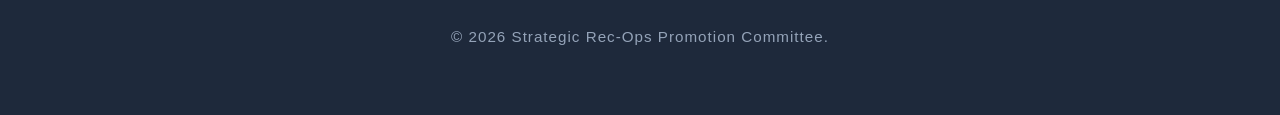
==== commit db852aa6: "URL追加" ====
--- a/kikaku.html
+++ b/kikaku.html
@@ -99,19 +99,21 @@
 
           <div class="program-grid">
             <!-- 1. クイズ (確定) -->
-            <div class="prog-card status-confirmed">
+            <div class="prog-card status-confirmed url-link">
               <span class="prog-time">⏱ 予想所要時間：30分〜60分</span>
               <h3>1. クイズ大会</h3>
-              <p>知識のない大人を晒し上げます。<br>早押しクイズアプリ開発中</p>
-            </div>
+              <p>
+                知識のない大人を晒し上げます。<br />早押しクイズアプリ開発中
+              </p>
+            </div>
+
             <!-- 2. 大喜利 (確定) -->
-            <div class="prog-card status-confirmed">
+            <div class="prog-card status-confirmed url-link">
               <span class="prog-time">⏱ 予想所要時間：30分〜60分</span>
-              <h3>2. 第一回さーもんず<br>　IPPONグランプリ</h3>
-              <p>
-                まさかのプロ参戦！？<br>IPPONグランプリ用アプリ開発中
-              </p>
-            </div>
+              <h3>2. 第一回さーもんず<br />　IPPONグランプリ</h3>
+              <p>まさかのプロ参戦！？<br />IPPONグランプリ用アプリ開発中</p>
+            </div>
+
             <!-- 3. 飲み会ゲーム (確定) -->
             <div class="prog-card status-confirmed">
               <span class="prog-time">⏱ 予想所要時間：30分〜60分</span>
@@ -120,18 +122,21 @@
                 「酔ってるから負けるだけやし」とかの言い訳はもういらない。さーもんず最強決めようや。
               </p>
             </div>
+
             <!-- 4. 朝までそれ正解 (確定) -->
             <div class="prog-card status-confirmed">
               <span class="prog-time">⏱ 予想所要時間：30分</span>
               <h3>4. 朝までそれ正解</h3>
               <p>矢嶋がやりたい。</p>
             </div>
+
             <!-- 5. 飲み会 (最終フェーズ・確定) -->
             <div class="prog-card status-confirmed">
               <span class="prog-time">⏱ 予想所要時間：180分〜無限</span>
               <h3>5. 最終フェーズ</h3>
               <p>お店どーする？？</p>
             </div>
+
             <!-- 6. ジェスチャーゲーム (検討中) -->
             <div class="prog-card status-pending">
               <span class="prog-time">⏱ 予想所要時間：30分</span>
@@ -140,6 +145,7 @@
                 身体表現のみで情報を伝達する非言語コミュニケーション負荷試験。ボディランゲージの限界に挑戦。
               </p>
             </div>
+
             <!-- 7. 〇×クイズ (検討中) -->
             <div class="prog-card status-pending">
               <span class="prog-time">⏱ 予想所要時間：30分</span>
@@ -148,50 +154,12 @@
                 確率50%の究極の選択肢に対し、直感と統計的勘を頼りに生存を競う高速レスポンス型クイズ。
               </p>
             </div>
+
             <!-- 8. 予備枠 / エクストラ (検討中) -->
             <div class="prog-card status-pending">
               <span class="prog-time">⏱ 予想所要時間：60分〜90分</span>
               <h3>8. ゲーム大会</h3>
-              <p>
-                スマブラとかマリパとか色々やるのも楽しいよね。
-              </p>
-            </div>
-          </div>
-        </div>
-      </section>
-
-      <!-- ③ 今回の企画に関する要件 -->
-      <section id="requirements" class="section bg-light">
-        <div class="container">
-          <div class="section-title">
-            <span class="sub-heading">02. REQUIREMENTS & SCOPE</span>
-            <h2>今回の企画に関する要件定義</h2>
-            <p>
-              プロジェクトを成功裏に完遂するための前提条件およびタイムラインを定義します。
-            </p>
-          </div>
-          <div class="card-grid">
-            <div class="issue-card">
-              <div class="issue-icon">🎯</div>
-              <h3>ターゲット要件</h3>
-              <p>
-                直近で笑いとアルコールを渇望しており、カチッとした場でもふざけ心を忘れないすべてのステークホルダー。
-              </p>
-            </div>
-            <div class="issue-card">
-              <div class="issue-icon">📅</div>
-              <h3>タイムスケジュール</h3>
-              <p>
-                13:00 開会 → クイズ・大喜利・ゲームフェーズ → 17:00
-                懇親会（飲み会）へ移行 → 自由解散。
-              </p>
-            </div>
-            <div class="issue-card">
-              <div class="issue-icon">🔒</div>
-              <h3>前提条件（リソース）</h3>
-              <p>
-                参加者全員が「柔軟な思考力と圧倒的なノリ」を装備し、定刻通りのアジリティを発揮できること。
-              </p>
+              <p>スマブラとかマリパとか色々やるのも楽しいよね。</p>
             </div>
           </div>
         </div>
@@ -229,9 +197,13 @@
                 </tr>
                 <tr>
                   <td><strong>コストパフォーマンス</strong></td>
-                  <td>高額（レンタカー+高速代+ガソリン+入園料：約20,000円〜 / 名）</td>
-                  <td class="highlight-col text-accent">
-                    <strong>最適化済み（レク+飲み代：約10,000円〜 / 名）</strong>
+                  <td>
+                    高額（レンタカー+高速代+ガソリン+入園料：約20,000円〜 / 名）
+                  </td>
+                  <td class="highlight-col text-accent">
+                    <strong
+                      >最適化済み（レク+飲み代：約10,000円〜 / 名）</strong
+                    >
                   </td>
                 </tr>
                 <tr>
